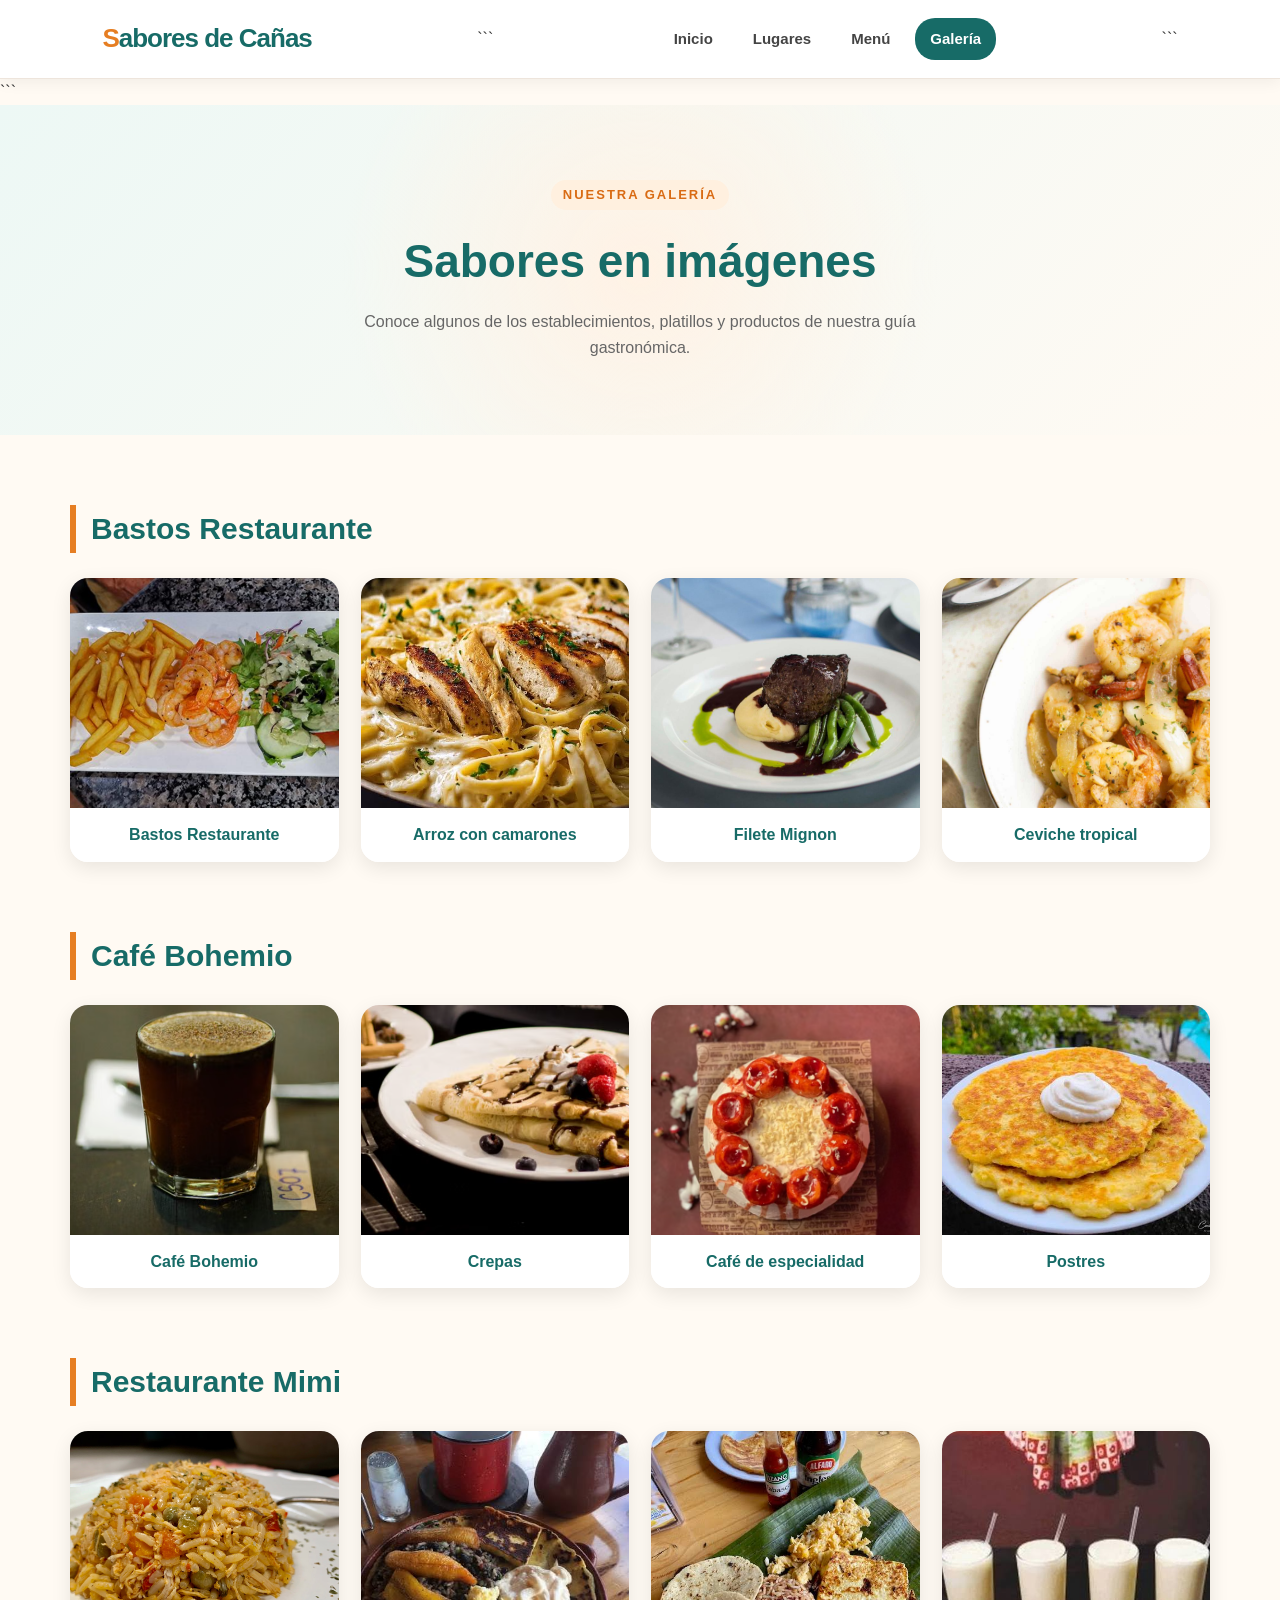
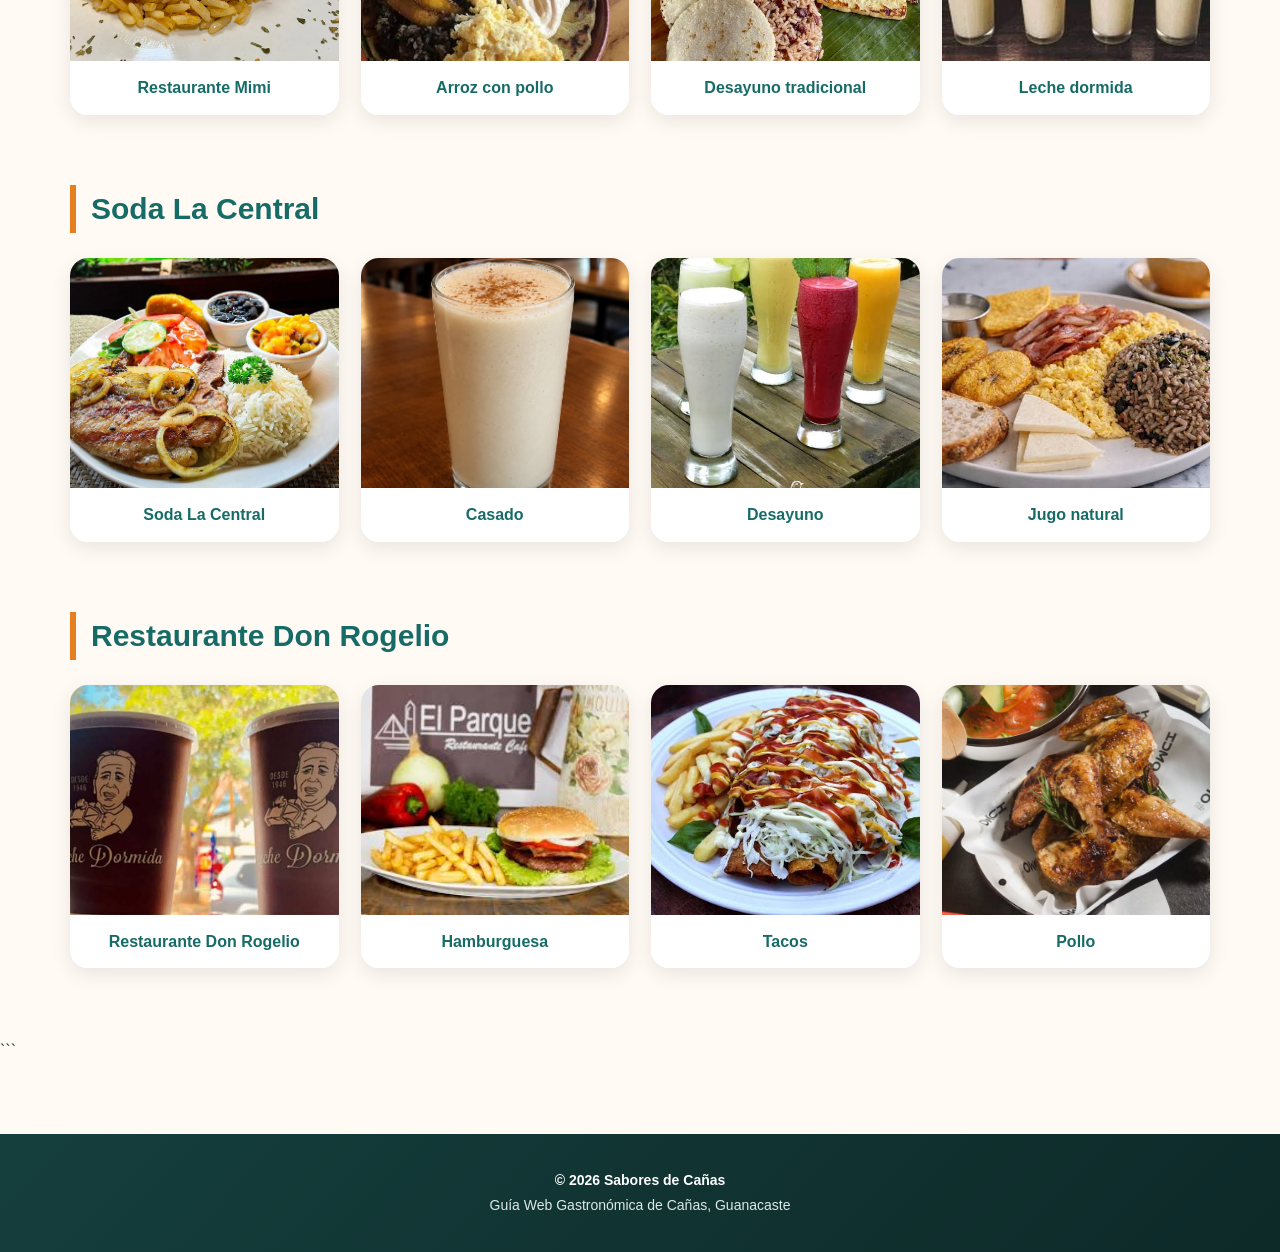
==== galeria.html @ e1394576 "Add files via upload" ====
<!DOCTYPE html> 

<html lang="es"> 

<head> 
    <meta charset="UTF-8"> 
    <meta name="viewport" content="width=device-width, initial-scale=1.0"> 
    <title>Galería | Sabores de Cañas</title> 
    <link rel="stylesheet" href="estilos.css"> 
</head> 

<body> 

<header> 
    <div class="logo"> 
        <h2>Sabores de Cañas</h2> 
    </div> 

```
<nav> 
    <a href="index.html">Inicio</a> 
    <a href="lugares.html">Lugares</a> 
    <a href="menu.html">Menú</a> 
    <a href="galeria.html" class="activo">Galería</a> 
</nav> 
```

</header> 

<main> 

```
<section class="encabezado-pagina"> 
    <p class="subtitulo">Nuestra galería</p> 
    <h1>Sabores en imágenes</h1> 
    <p> 
        Conoce algunos de los establecimientos, platillos 
        y productos de nuestra guía gastronómica. 
    </p> 
</section> 


<!-- BASTOS --> 
<section class="seccion-galeria"> 

    <h2>Bastos Restaurante</h2> 

    <div class="galeria"> 

        <figure> 
            <img src="arroz con camarones.png" 
                 alt="Bastos Restaurante"> 
            <figcaption>Bastos Restaurante</figcaption> 
        </figure> 

        <figure> 
            <img src="fettuccine con pollo.jpg" 
                 alt="Arroz con camarones"> 
            <figcaption>Arroz con camarones</figcaption> 
        </figure> 

        <figure> 
            <img src="filete mignon.png" 
                 alt="Filete Mignon"> 
            <figcaption>Filete Mignon</figcaption> 
        </figure> 

        <figure> 
            <img src="camarones al ajillo.jpg" 
                 alt="Ceviche tropical"> 
            <figcaption>Ceviche tropical</figcaption> 
        </figure> 

    </div> 
</section> 


<!-- CAFÉ BOHEMIO --> 
<section class="seccion-galeria"> 

    <h2>Café Bohemio</h2> 

    <div class="galeria"> 

        <figure> 
            <img src="cafe de especialidad.png" 
                 alt="Café Bohemio"> 
            <figcaption>Café Bohemio</figcaption> 
        </figure> 

        <figure> 
            <img src="crepas.png" 
                 alt="Crepas"> 
            <figcaption>Crepas</figcaption> 
        </figure> 

        <figure> 
            <img src="postres.png" 
                 alt="Café de especialidad"> 
            <figcaption>Café de especialidad</figcaption> 
        </figure> 

        <figure> 
            <img src="chorreadas.jpg" 
                 alt="Postres"> 
            <figcaption>Postres</figcaption> 
        </figure> 

    </div> 
</section> 


<!-- MIMI --> 
<section class="seccion-galeria"> 

    <h2>Restaurante Mimi</h2> 

    <div class="galeria"> 

        <figure> 
            <img src="arroz con pollo.jpg" 
                 alt="Restaurante Mimi"> 
            <figcaption>Restaurante Mimi</figcaption> 
        </figure> 

        <figure> 
            <img src="desayuno tradicional.jpg" 
                 alt="Arroz con pollo"> 
            <figcaption>Arroz con pollo</figcaption> 
        </figure> 

        <figure> 
            <img src="comida costarricense.jpg" 
                 alt="Desayuno tradicional"> 
            <figcaption>Desayuno tradicional</figcaption> 
        </figure> 

        <figure> 
            <img src="Restaurante Mimi - leche dormida.jpg" 
                 alt="Leche dormida"> 
            <figcaption>Leche dormida</figcaption> 
        </figure> 

    </div> 
</section> 


<!-- SODA LA CENTRAL --> 
<section class="seccion-galeria"> 

    <h2>Soda La Central</h2> 

    <div class="galeria"> 

        <figure> 
            <img src="casado.jpg" 
                 alt="Soda La Central"> 
            <figcaption>Soda La Central</figcaption> 
        </figure> 

        <figure> 
            <img src="leche dormida.png" 
                 alt="Casado"> 
            <figcaption>Casado</figcaption> 
        </figure> 

        <figure> 
            <img src="jugos naturales.jpg" 
                 alt="Desayuno"> 
            <figcaption>Desayuno</figcaption> 
        </figure> 

        <figure> 
            <img src="desayunos.jpg" 
                 alt="Jugo natural"> 
            <figcaption>Jugo natural</figcaption> 
        </figure> 

    </div> 
</section> 


<!-- DON ROGELIO --> 
<section class="seccion-galeria"> 

    <h2>Restaurante Don Rogelio</h2> 

    <div class="galeria"> 

        <figure> 
            <img src="Restaurante Don Rogelio - leche dormida.jpg" 
                 alt="Restaurante Don Rogelio"> 
            <figcaption>Restaurante Don Rogelio</figcaption> 
        </figure> 

        <figure> 
            <img src="hamburguesa.jpg" 
                 alt="Hamburguesa"> 
            <figcaption>Hamburguesa</figcaption> 
        </figure> 

        <figure> 
            <img src="tacos.jpg" 
                 alt="Tacos"> 
            <figcaption>Tacos</figcaption> 
        </figure> 

        <figure> 
            <img src="pollo asado.avif" 
                 alt="Pollo"> 
            <figcaption>Pollo</figcaption> 
        </figure> 

    </div> 
</section> 
```

</main> 

<footer> 
    <p>© 2026 Sabores de Cañas</p> 
    <p>Guía Web Gastronómica de Cañas, Guanacaste</p> 
</footer> 

</body> 
</html>
---- estilos.css ----
/* =========================================
   SABORES DE CAÑAS - ESTILOS GENERALES
========================================= */

* {
    margin: 0;
    padding: 0;
    box-sizing: border-box;
}

html {
    scroll-behavior: smooth;
}

body {
    font-family: Arial, Helvetica, sans-serif;
    background-color: #fffaf3;
    color: #333333;
    line-height: 1.6;
}

img {
    max-width: 100%;
    display: block;
}

a {
    text-decoration: none;
}


/* =========================================
   ENCABEZADO Y NAVEGACIÓN
========================================= */

header {
    background-color: rgba(255, 255, 255, 0.97);
    display: flex;
    justify-content: space-between;
    align-items: center;
    padding: 18px 8%;
    border-bottom: 1px solid #eee5dc;
    box-shadow: 0 3px 15px rgba(0, 0, 0, 0.06);

    position: sticky;
    top: 0;
    z-index: 1000;
}

.logo h2 {
    color: #176b67;
    font-size: 26px;
    letter-spacing: -1px;
}

.logo h2::first-letter {
    color: #e67e22;
}

nav {
    display: flex;
    gap: 10px;
}

nav a {
    color: #444444;
    font-weight: bold;
    font-size: 15px;
    padding: 9px 15px;
    border-radius: 20px;
    transition: 0.3s;
}

nav a:hover {
    color: #e67e22;
    background-color: #fff2e5;
}

nav a.activo {
    background-color: #176b67;
    color: white;
}


/* =========================================
   PÁGINA DE INICIO
========================================= */

.inicio {
    min-height: 560px;
    padding: 75px 8%;

    display: flex;
    justify-content: space-between;
    align-items: center;
    gap: 65px;

    background:
        radial-gradient(circle at 15% 20%, #fff0df 0, transparent 30%),
        linear-gradient(135deg, #edf8f5, #fffaf3);
}

.inicio-texto {
    width: 50%;
}

.subtitulo {
    display: inline-block;
    color: #d96b14;
    background-color: #fff0df;
    padding: 5px 12px;
    border-radius: 20px;

    font-size: 13px;
    font-weight: bold;
    text-transform: uppercase;
    letter-spacing: 2px;

    margin-bottom: 15px;
}

.inicio h1 {
    color: #155e5a;
    font-size: 52px;
    line-height: 1.08;
    margin-bottom: 22px;
}

.inicio-texto > p:not(.subtitulo) {
    color: #5d5d5d;
    font-size: 18px;
    margin-bottom: 30px;
    max-width: 550px;
}


/* =========================================
   BOTONES
========================================= */

.boton {
    display: inline-block;

    background: linear-gradient(135deg, #ed8b32, #d96b14);
    color: white;

    padding: 13px 27px;
    border-radius: 25px;

    font-weight: bold;
    font-size: 14px;

    border: none;
    cursor: pointer;

    box-shadow: 0 5px 15px rgba(217, 107, 20, 0.25);

    transition: 0.3s;
}

.boton:hover {
    transform: translateY(-3px);
    box-shadow: 0 8px 20px rgba(217, 107, 20, 0.35);
}


/* =========================================
   IMAGEN PRINCIPAL
========================================= */

.inicio-imagen {
    width: 50%;
    position: relative;
}

.inicio-imagen::before {
    content: "";
    position: absolute;

    width: 90%;
    height: 90%;

    background-color: #e67e22;
    border-radius: 25px;

    top: 25px;
    left: 25px;

    z-index: 0;
}

.inicio-imagen img {
    position: relative;
    z-index: 1;

    width: 100%;
    height: 380px;

    object-fit: cover;
    border-radius: 25px;

    box-shadow: 0 15px 35px rgba(0, 0, 0, 0.16);

    transition: 0.4s;
}

.inicio-imagen img:hover {
    transform: translateY(-5px);
}


/* =========================================
   TÍTULOS DE SECCIONES
========================================= */

.titulo-seccion {
    text-align: center;
    margin-bottom: 45px;
}

.titulo-seccion p {
    color: #d96b14;
    font-weight: bold;
    text-transform: uppercase;
    letter-spacing: 1px;
    font-size: 13px;
}

.titulo-seccion h2 {
    color: #176b67;
    font-size: 36px;
    margin-top: 5px;
}


/* =========================================
   LUGARES DESTACADOS DEL INICIO
========================================= */

.destacados {
    padding: 80px 8%;
    background-color: #ffffff;
}

.contenedor-tarjetas {
    display: grid;
    grid-template-columns: repeat(5, 1fr);
    gap: 22px;
}

.tarjeta {
    background-color: #ffffff;

    border-radius: 18px;
    overflow: hidden;

    border: 1px solid #f0e8df;

    box-shadow: 0 5px 18px rgba(0, 0, 0, 0.07);

    transition: 0.35s;
}

.tarjeta:hover {
    transform: translateY(-9px);
    box-shadow: 0 15px 30px rgba(0, 0, 0, 0.14);
}

.tarjeta img {
    width: 100%;
    height: 190px;
    object-fit: cover;

    transition: 0.4s;
}

.tarjeta:hover img {
    transform: scale(1.05);
}

.tarjeta-info {
    padding: 20px;
}

.tarjeta-info h3 {
    color: #176b67;
    margin-bottom: 5px;
    font-size: 19px;
}

.tarjeta-info p {
    color: #888888;
    margin-bottom: 15px;
    font-size: 14px;
}

.tarjeta-info a {
    color: #e67e22;
    font-weight: bold;
    font-size: 14px;
}

.tarjeta-info a:hover {
    color: #176b67;
}


/* =========================================
   CONTACTO DEL INICIO
========================================= */

.contacto-inicio {
    margin: 60px 8%;
    padding: 45px 50px;

    background:
        linear-gradient(135deg, #176b67, #104d4a);

    color: white;

    border-radius: 22px;

    display: flex;
    justify-content: space-between;
    align-items: center;

    box-shadow: 0 12px 30px rgba(23, 107, 103, 0.22);
}

.contacto-inicio h2 {
    font-size: 32px;
}

.contacto-inicio p {
    color: #d5ecea;
}


/* =========================================
   ENCABEZADOS DE LAS OTRAS PÁGINAS
========================================= */

.encabezado-pagina {
    text-align: center;
    padding: 75px 20px;

    background:
        radial-gradient(circle at center, #fff2e5, transparent 45%),
        linear-gradient(135deg, #edf8f5, #fffaf3);
}

.encabezado-pagina h1 {
    color: #176b67;
    font-size: 46px;
    margin-bottom: 10px;
}

.encabezado-pagina > p:last-child {
    color: #666666;
    max-width: 600px;
    margin: 0 auto;
}


/* =========================================
   PÁGINA DE LUGARES
========================================= */

.lugar {
    max-width: 1100px;
    margin: 55px auto;
    padding: 25px;

    display: flex;
    align-items: center;
    gap: 45px;

    background-color: #ffffff;

    border-radius: 22px;

    border: 1px solid #f1e9df;

    box-shadow: 0 8px 25px rgba(0, 0, 0, 0.08);

    transition: 0.35s;
}

.lugar:hover {
    transform: translateY(-5px);
    box-shadow: 0 15px 35px rgba(0, 0, 0, 0.13);
}

.lugar:nth-child(even) {
    background-color: #f4fbf9;
}

.lugar-imagen {
    width: 42%;
    overflow: hidden;
    border-radius: 18px;
}

.lugar-imagen img {
    width: 100%;
    height: 310px;
    object-fit: cover;

    border-radius: 18px;

    transition: 0.4s;
}

.lugar:hover .lugar-imagen img {
    transform: scale(1.04);
}

.lugar-info {
    width: 58%;
}

.tipo-lugar {
    display: inline-block;

    color: #d96b14;
    background-color: #fff0df;

    padding: 4px 11px;
    border-radius: 20px;

    font-weight: bold;
    text-transform: uppercase;
    font-size: 12px;

    margin-bottom: 8px;
}

.lugar-info h2 {
    color: #176b67;
    font-size: 31px;
    margin-bottom: 15px;
}

.lugar-info p {
    margin-bottom: 9px;
    color: #555555;
}

.lugar-info strong {
    color: #333333;
}

.lugar-info .boton {
    margin-top: 17px;
}


/* =========================================
   PÁGINA DE MENÚ
========================================= */

.menu-restaurante {
    max-width: 1200px;
    margin: 70px auto;
    padding: 0 30px;

    scroll-margin-top: 110px;
}

.titulo-menu {
    margin-bottom: 28px;

    border-left: 6px solid #e67e22;

    padding: 8px 0 8px 17px;
}

.titulo-menu p {
    color: #d96b14;
    font-weight: bold;
    text-transform: uppercase;
    letter-spacing: 1px;
    font-size: 13px;
}

.titulo-menu h2 {
    color: #176b67;
    font-size: 32px;
}

.productos {
    display: grid;
    grid-template-columns: repeat(3, 1fr);
    gap: 25px;
}

.producto {
    background-color: #ffffff;

    border: 1px solid #f0e8df;

    border-radius: 18px;
    overflow: hidden;

    box-shadow: 0 5px 18px rgba(0, 0, 0, 0.07);

    transition: 0.35s;
}

.producto:hover {
    transform: translateY(-7px);

    box-shadow: 0 14px 30px rgba(0, 0, 0, 0.13);
}

.producto img {
    width: 100%;
    height: 220px;
    object-fit: cover;

    transition: 0.4s;
}

.producto:hover img {
    transform: scale(1.05);
}

.producto-info {
    padding: 20px;
}

.producto-info h3 {
    color: #176b67;
    font-size: 19px;
    margin-bottom: 8px;
}

.precio {
    display: inline-block;

    color: #ffffff;
    background-color: #e67e22;

    padding: 5px 12px;
    border-radius: 20px;

    font-size: 16px;
    font-weight: bold;
}

.precio-no {
    display: inline-block;

    color: #777777;
    background-color: #f5f5f5;

    padding: 5px 11px;
    border-radius: 20px;

    font-size: 13px;
}


/* =========================================
   GALERÍA
========================================= */

.seccion-galeria {
    max-width: 1200px;
    margin: 70px auto;
    padding: 0 30px;
}

.seccion-galeria h2 {
    color: #176b67;
    font-size: 30px;

    margin-bottom: 25px;

    padding-left: 15px;

    border-left: 6px solid #e67e22;
}

.galeria {
    display: grid;
    grid-template-columns: repeat(4, 1fr);
    gap: 22px;
}

.galeria figure {
    position: relative;

    background-color: white;

    border-radius: 18px;
    overflow: hidden;

    box-shadow: 0 6px 20px rgba(0, 0, 0, 0.09);

    transition: 0.35s;
}

.galeria figure:hover {
    transform: translateY(-7px);

    box-shadow: 0 14px 30px rgba(0, 0, 0, 0.15);
}

.galeria img {
    width: 100%;
    height: 230px;

    object-fit: cover;

    transition: 0.4s;
}

.galeria figure:hover img {
    transform: scale(1.07);
}

.galeria figcaption {
    padding: 14px;

    text-align: center;

    color: #176b67;
    background-color: white;

    font-weight: bold;
}


/* =========================================
   CONTACTO
========================================= */

.contacto-contenedor {
    max-width: 1100px;
    margin: 70px auto;
    padding: 0 30px;

    display: grid;
    grid-template-columns: 1fr 1fr;
    gap: 50px;
}

.datos-contacto h2,
.caja-formulario h2 {
    color: #176b67;
    font-size: 30px;
    margin-bottom: 22px;
}

.contacto-lugar {
    background-color: #ffffff;

    padding: 20px;

    margin-bottom: 16px;

    border-radius: 15px;

    border-left: 5px solid #e67e22;

    box-shadow: 0 5px 15px rgba(0, 0, 0, 0.07);

    transition: 0.3s;
}

.contacto-lugar:hover {
    transform: translateX(5px);
    box-shadow: 0 8px 20px rgba(0, 0, 0, 0.11);
}

.contacto-lugar h3 {
    color: #176b67;
    margin-bottom: 6px;
}

.contacto-lugar p {
    color: #555555;
    margin-top: 4px;
}


/* FORMULARIO */

.caja-formulario {
    background:
        linear-gradient(145deg, #ffffff, #f7fbfa);

    padding: 35px;

    border-radius: 22px;

    border: 1px solid #e9efed;

    box-shadow: 0 10px 30px rgba(0, 0, 0, 0.09);
}

.caja-formulario > p {
    color: #666666;
    margin-bottom: 25px;
}

.campo {
    margin-bottom: 20px;
}

.campo label {
    display: block;

    color: #176b67;

    font-weight: bold;

    margin-bottom: 7px;
}

.campo input,
.campo textarea {
    width: 100%;

    padding: 13px 15px;

    background-color: #fffdf9;

    border: 1px solid #ddd4cb;
    border-radius: 10px;

    font-family: Arial, Helvetica, sans-serif;
    font-size: 15px;

    transition: 0.3s;
}

.campo input:focus,
.campo textarea:focus {
    outline: none;

    border-color: #e67e22;

    box-shadow: 0 0 0 3px rgba(230, 126, 34, 0.12);

    background-color: white;
}

.campo textarea {
    resize: vertical;
}

.caja-formulario button {
    border: none;
    cursor: pointer;
}


/* =========================================
   FOOTER
========================================= */

footer {
    margin-top: 70px;

    background:
        linear-gradient(135deg, #153f3d, #0d2928);

    color: #dce9e8;

    text-align: center;

    padding: 35px 20px;

    font-size: 14px;
}

footer p:first-child {
    color: white;
    font-weight: bold;
    margin-bottom: 3px;
}


/* =========================================
   TABLET
========================================= */

@media (max-width: 1000px) {

    .contenedor-tarjetas {
        grid-template-columns: repeat(2, 1fr);
    }

    .inicio h1 {
        font-size: 42px;
    }

    .productos {
        grid-template-columns: repeat(2, 1fr);
    }

    .galeria {
        grid-template-columns: repeat(2, 1fr);
    }
}


/* =========================================
   CELULAR
========================================= */

@media (max-width: 700px) {

    header {
        flex-direction: column;
        gap: 15px;
        padding: 15px 5%;
    }

    nav {
        gap: 5px;
        flex-wrap: wrap;
        justify-content: center;
    }

    nav a {
        padding: 7px 10px;
        font-size: 13px;
    }


    /* INICIO */

    .inicio {
        flex-direction: column;
        padding: 50px 6%;
        gap: 40px;
    }

    .inicio-texto,
    .inicio-imagen {
        width: 100%;
    }

    .inicio h1 {
        font-size: 38px;
    }

    .inicio-imagen img {
        height: 290px;
    }

    .inicio-imagen::before {
        top: 15px;
        left: 15px;
    }


    /* TARJETAS */

    .contenedor-tarjetas {
        grid-template-columns: 1fr;
    }


    /* CONTACTO DEL INICIO */

    .contacto-inicio {
        flex-direction: column;

        text-align: center;

        gap: 22px;

        padding: 35px 22px;

        margin: 40px 6%;
    }


    /* ENCABEZADOS */

    .encabezado-pagina {
        padding: 55px 20px;
    }

    .encabezado-pagina h1 {
        font-size: 36px;
    }


    /* LUGARES */

    .lugar {
        margin: 35px 20px;

        flex-direction: column;
        align-items: stretch;

        gap: 25px;
    }

    .lugar-imagen,
    .lugar-info {
        width: 100%;
    }

    .lugar-imagen img {
        height: 250px;
    }

    .lugar-info h2 {
        font-size: 27px;
    }


    /* MENÚ */

    .menu-restaurante {
        margin: 45px auto;
        padding: 0 20px;
    }

    .productos {
        grid-template-columns: 1fr;
    }

    .producto img {
        height: 240px;
    }


    /* GALERÍA */

    .seccion-galeria {
        padding: 0 20px;
        margin: 45px auto;
    }

    .galeria {
        grid-template-columns: 1fr;
    }

    .galeria img {
        height: 260px;
    }


    /* CONTACTO */

    .contacto-contenedor {
        grid-template-columns: 1fr;

        padding: 0 20px;

        margin: 45px auto;
    }

    .caja-formulario {
        padding: 25px;
    }
}
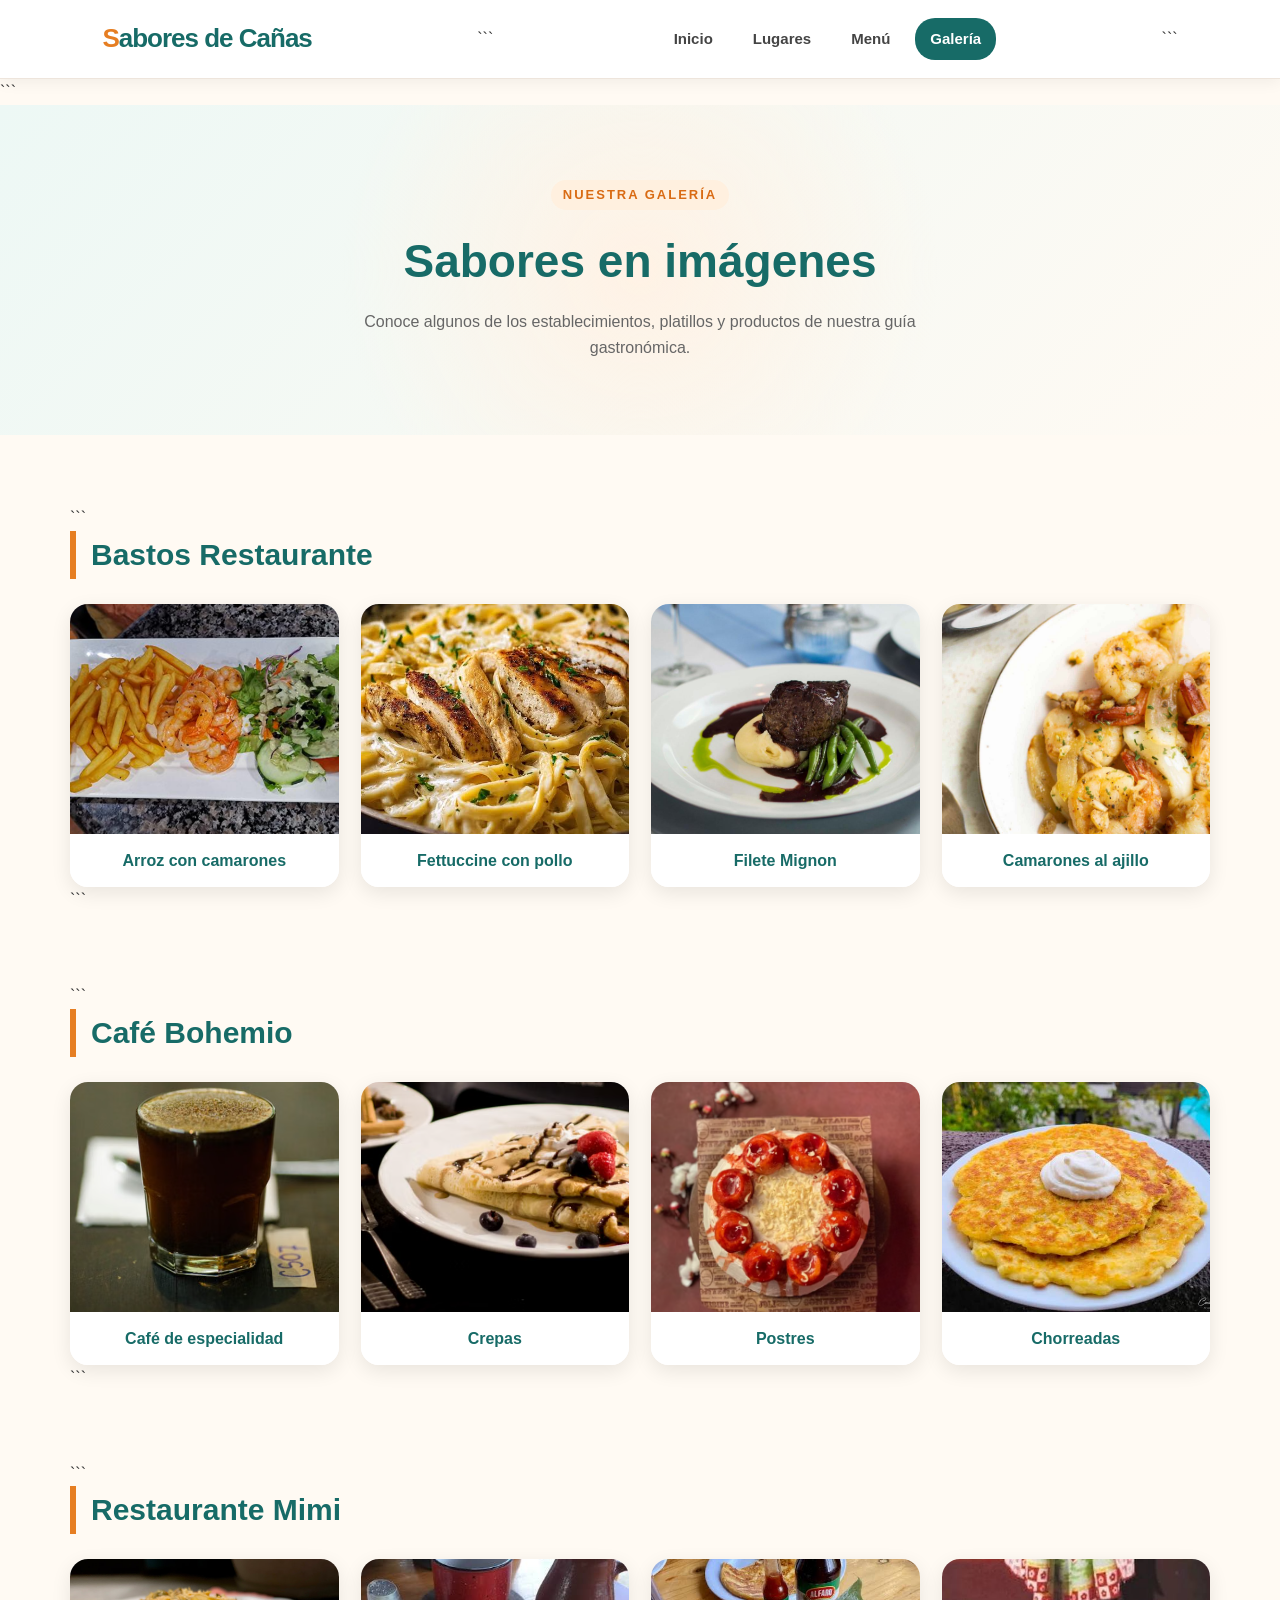
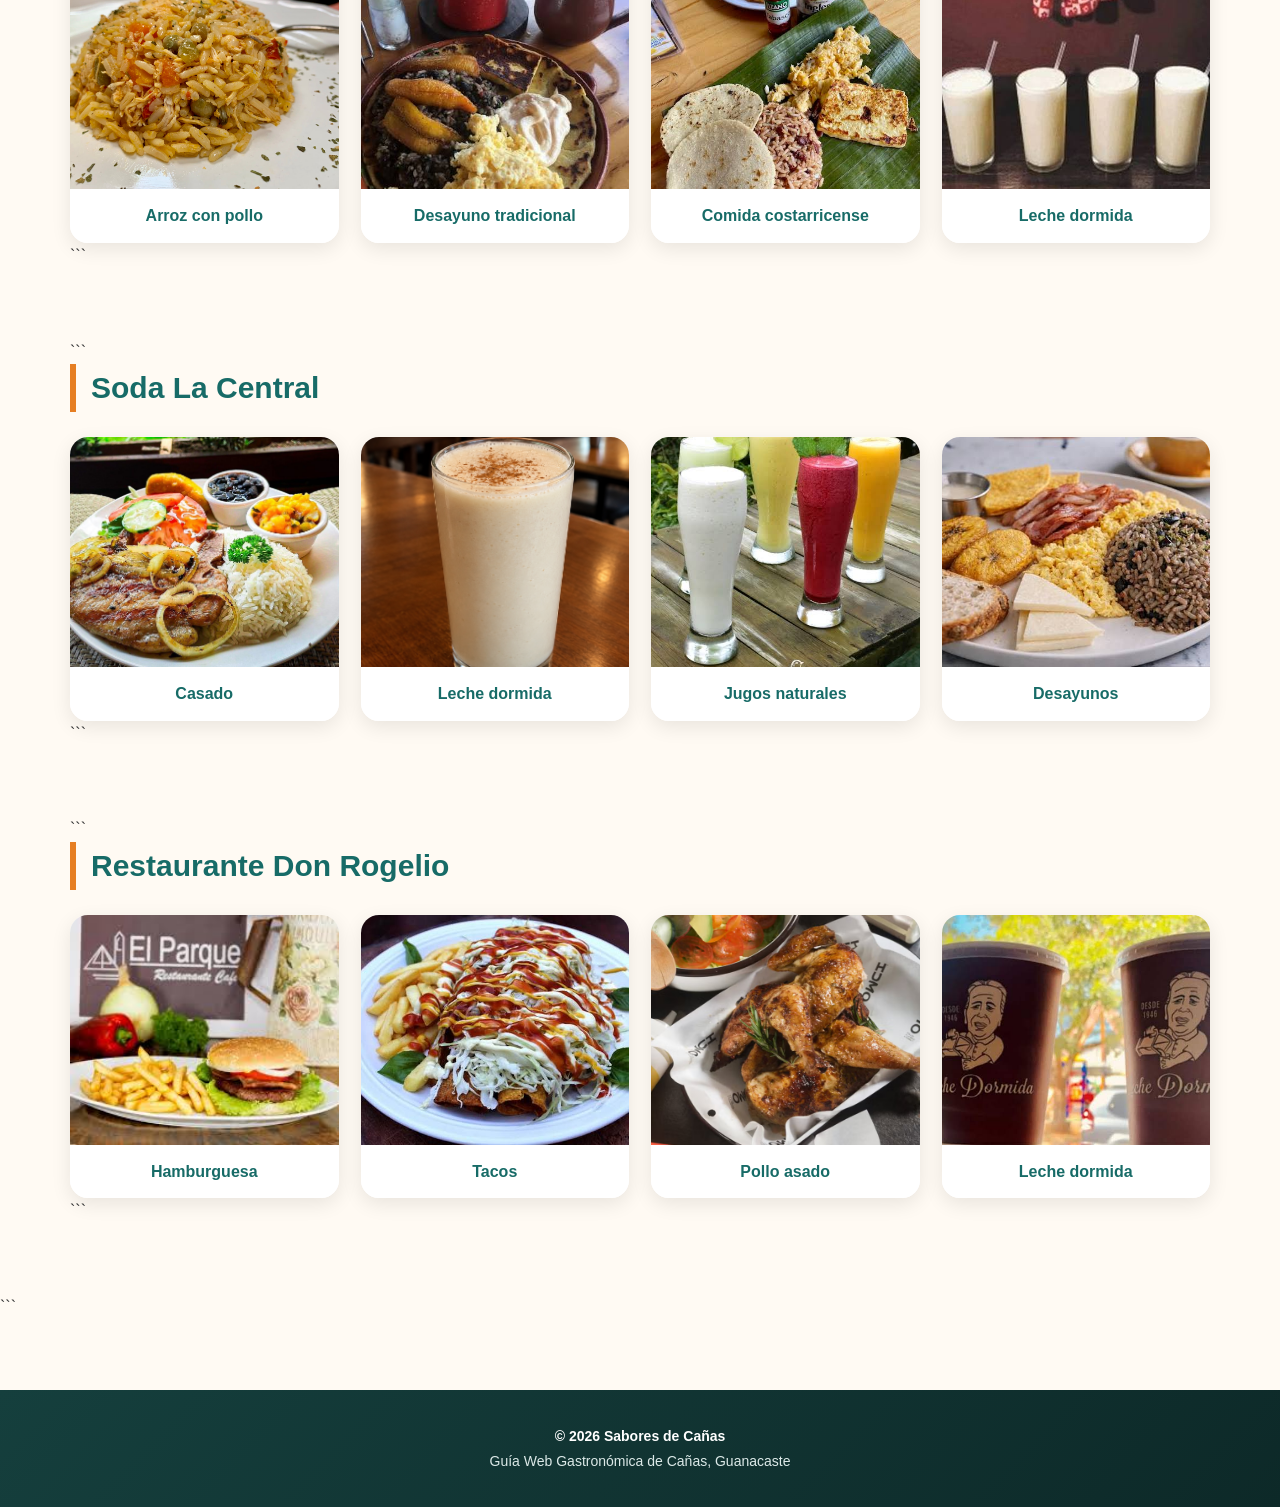
==== commit 5e7a8248: "Refactor HTML structure for galeria.html" ====
--- a/galeria.html
+++ b/galeria.html
@@ -41,179 +41,196 @@
 </section> 
 
 
-<!-- BASTOS --> 
-<section class="seccion-galeria"> 
-
-    <h2>Bastos Restaurante</h2> 
-
-    <div class="galeria"> 
-
-        <figure> 
-            <img src="arroz con camarones.png" 
-                 alt="Bastos Restaurante"> 
-            <figcaption>Bastos Restaurante</figcaption> 
-        </figure> 
-
-        <figure> 
-            <img src="fettuccine con pollo.jpg" 
-                 alt="Arroz con camarones"> 
-            <figcaption>Arroz con camarones</figcaption> 
-        </figure> 
-
-        <figure> 
-            <img src="filete mignon.png" 
-                 alt="Filete Mignon"> 
-            <figcaption>Filete Mignon</figcaption> 
-        </figure> 
-
-        <figure> 
-            <img src="camarones al ajillo.jpg" 
-                 alt="Ceviche tropical"> 
-            <figcaption>Ceviche tropical</figcaption> 
-        </figure> 
-
-    </div> 
-</section> 
-
-
-<!-- CAFÉ BOHEMIO --> 
-<section class="seccion-galeria"> 
-
-    <h2>Café Bohemio</h2> 
-
-    <div class="galeria"> 
-
-        <figure> 
-            <img src="cafe de especialidad.png" 
-                 alt="Café Bohemio"> 
-            <figcaption>Café Bohemio</figcaption> 
-        </figure> 
-
-        <figure> 
-            <img src="crepas.png" 
-                 alt="Crepas"> 
-            <figcaption>Crepas</figcaption> 
-        </figure> 
-
-        <figure> 
-            <img src="postres.png" 
-                 alt="Café de especialidad"> 
-            <figcaption>Café de especialidad</figcaption> 
-        </figure> 
-
-        <figure> 
-            <img src="chorreadas.jpg" 
-                 alt="Postres"> 
-            <figcaption>Postres</figcaption> 
-        </figure> 
-
-    </div> 
-</section> 
-
-
-<!-- MIMI --> 
-<section class="seccion-galeria"> 
-
-    <h2>Restaurante Mimi</h2> 
-
-    <div class="galeria"> 
-
-        <figure> 
-            <img src="arroz con pollo.jpg" 
-                 alt="Restaurante Mimi"> 
-            <figcaption>Restaurante Mimi</figcaption> 
-        </figure> 
-
-        <figure> 
-            <img src="desayuno tradicional.jpg" 
-                 alt="Arroz con pollo"> 
-            <figcaption>Arroz con pollo</figcaption> 
-        </figure> 
-
-        <figure> 
-            <img src="comida costarricense.jpg" 
-                 alt="Desayuno tradicional"> 
-            <figcaption>Desayuno tradicional</figcaption> 
-        </figure> 
-
-        <figure> 
-            <img src="Restaurante Mimi - leche dormida.jpg" 
-                 alt="Leche dormida"> 
-            <figcaption>Leche dormida</figcaption> 
-        </figure> 
-
-    </div> 
-</section> 
-
-
-<!-- SODA LA CENTRAL --> 
-<section class="seccion-galeria"> 
-
-    <h2>Soda La Central</h2> 
-
-    <div class="galeria"> 
-
-        <figure> 
-            <img src="casado.jpg" 
-                 alt="Soda La Central"> 
-            <figcaption>Soda La Central</figcaption> 
-        </figure> 
-
-        <figure> 
-            <img src="leche dormida.png" 
-                 alt="Casado"> 
-            <figcaption>Casado</figcaption> 
-        </figure> 
-
-        <figure> 
-            <img src="jugos naturales.jpg" 
-                 alt="Desayuno"> 
-            <figcaption>Desayuno</figcaption> 
-        </figure> 
-
-        <figure> 
-            <img src="desayunos.jpg" 
-                 alt="Jugo natural"> 
-            <figcaption>Jugo natural</figcaption> 
-        </figure> 
-
-    </div> 
-</section> 
-
-
-<!-- DON ROGELIO --> 
-<section class="seccion-galeria"> 
-
-    <h2>Restaurante Don Rogelio</h2> 
-
-    <div class="galeria"> 
-
-        <figure> 
-            <img src="Restaurante Don Rogelio - leche dormida.jpg" 
-                 alt="Restaurante Don Rogelio"> 
-            <figcaption>Restaurante Don Rogelio</figcaption> 
-        </figure> 
-
-        <figure> 
-            <img src="hamburguesa.jpg" 
-                 alt="Hamburguesa"> 
-            <figcaption>Hamburguesa</figcaption> 
-        </figure> 
-
-        <figure> 
-            <img src="tacos.jpg" 
-                 alt="Tacos"> 
-            <figcaption>Tacos</figcaption> 
-        </figure> 
-
-        <figure> 
-            <img src="pollo asado.avif" 
-                 alt="Pollo"> 
-            <figcaption>Pollo</figcaption> 
-        </figure> 
-
-    </div> 
-</section> 
+<!-- BASTOS -->
+
+<section class="seccion-galeria">
+
+```
+<h2>Bastos Restaurante</h2>
+
+<div class="galeria">
+
+    <figure>
+        <img src="arroz con camarones.png"
+             alt="Arroz con camarones">
+        <figcaption>Arroz con camarones</figcaption>
+    </figure>
+
+    <figure>
+        <img src="fettuccine con pollo.jpg"
+             alt="Fettuccine con pollo">
+        <figcaption>Fettuccine con pollo</figcaption>
+    </figure>
+
+    <figure>
+        <img src="filete mignon.png"
+             alt="Filete Mignon">
+        <figcaption>Filete Mignon</figcaption>
+    </figure>
+
+    <figure>
+        <img src="camarones al ajillo.jpg"
+             alt="Camarones al ajillo">
+        <figcaption>Camarones al ajillo</figcaption>
+    </figure>
+
+</div>
+```
+
+</section>
+
+<!-- CAFÉ BOHEMIO -->
+
+<section class="seccion-galeria">
+
+```
+<h2>Café Bohemio</h2>
+
+<div class="galeria">
+
+    <figure>
+        <img src="cafe de especialidad.png"
+             alt="Café de especialidad">
+        <figcaption>Café de especialidad</figcaption>
+    </figure>
+
+    <figure>
+        <img src="crepas.png"
+             alt="Crepas">
+        <figcaption>Crepas</figcaption>
+    </figure>
+
+    <figure>
+        <img src="postres.png"
+             alt="Postres">
+        <figcaption>Postres</figcaption>
+    </figure>
+
+    <figure>
+        <img src="chorreadas.jpg"
+             alt="Chorreadas">
+        <figcaption>Chorreadas</figcaption>
+    </figure>
+
+</div>
+```
+
+</section>
+
+<!-- MIMI -->
+
+<section class="seccion-galeria">
+
+```
+<h2>Restaurante Mimi</h2>
+
+<div class="galeria">
+
+    <figure>
+        <img src="arroz con pollo.jpg"
+             alt="Arroz con pollo">
+        <figcaption>Arroz con pollo</figcaption>
+    </figure>
+
+    <figure>
+        <img src="desayuno tradicional.jpg"
+             alt="Desayuno tradicional">
+        <figcaption>Desayuno tradicional</figcaption>
+    </figure>
+
+    <figure>
+        <img src="comida costarricense.jpg"
+             alt="Comida costarricense">
+        <figcaption>Comida costarricense</figcaption>
+    </figure>
+
+    <figure>
+        <img src="Restaurante Mimi - leche dormida.jpg"
+             alt="Leche dormida">
+        <figcaption>Leche dormida</figcaption>
+    </figure>
+
+</div>
+```
+
+</section>
+
+<!-- SODA LA CENTRAL -->
+
+<section class="seccion-galeria">
+
+```
+<h2>Soda La Central</h2>
+
+<div class="galeria">
+
+    <figure>
+        <img src="casado.jpg"
+             alt="Casado">
+        <figcaption>Casado</figcaption>
+    </figure>
+
+    <figure>
+        <img src="leche dormida.png"
+             alt="Leche dormida">
+        <figcaption>Leche dormida</figcaption>
+    </figure>
+
+    <figure>
+        <img src="jugos naturales.jpg"
+             alt="Jugos naturales">
+        <figcaption>Jugos naturales</figcaption>
+    </figure>
+
+    <figure>
+        <img src="desayunos.jpg"
+             alt="Desayunos">
+        <figcaption>Desayunos</figcaption>
+    </figure>
+
+</div>
+```
+
+</section>
+
+<!-- DON ROGELIO -->
+
+<section class="seccion-galeria">
+
+```
+<h2>Restaurante Don Rogelio</h2>
+
+<div class="galeria">
+
+    <figure>
+        <img src="hamburguesa.jpg"
+             alt="Hamburguesa">
+        <figcaption>Hamburguesa</figcaption>
+    </figure>
+
+    <figure>
+        <img src="tacos.jpg"
+             alt="Tacos">
+        <figcaption>Tacos</figcaption>
+    </figure>
+
+    <figure>
+        <img src="pollo asado.avif"
+             alt="Pollo asado">
+        <figcaption>Pollo asado</figcaption>
+    </figure>
+
+    <figure>
+        <img src="Restaurante Don Rogelio - leche dormida.jpg"
+             alt="Leche dormida">
+        <figcaption>Leche dormida</figcaption>
+    </figure>
+
+</div>
+```
+
+</section>
+
 ```
 
 </main> 
@@ -224,4 +241,4 @@
 </footer> 
 
 </body> 
-</html>+</html>
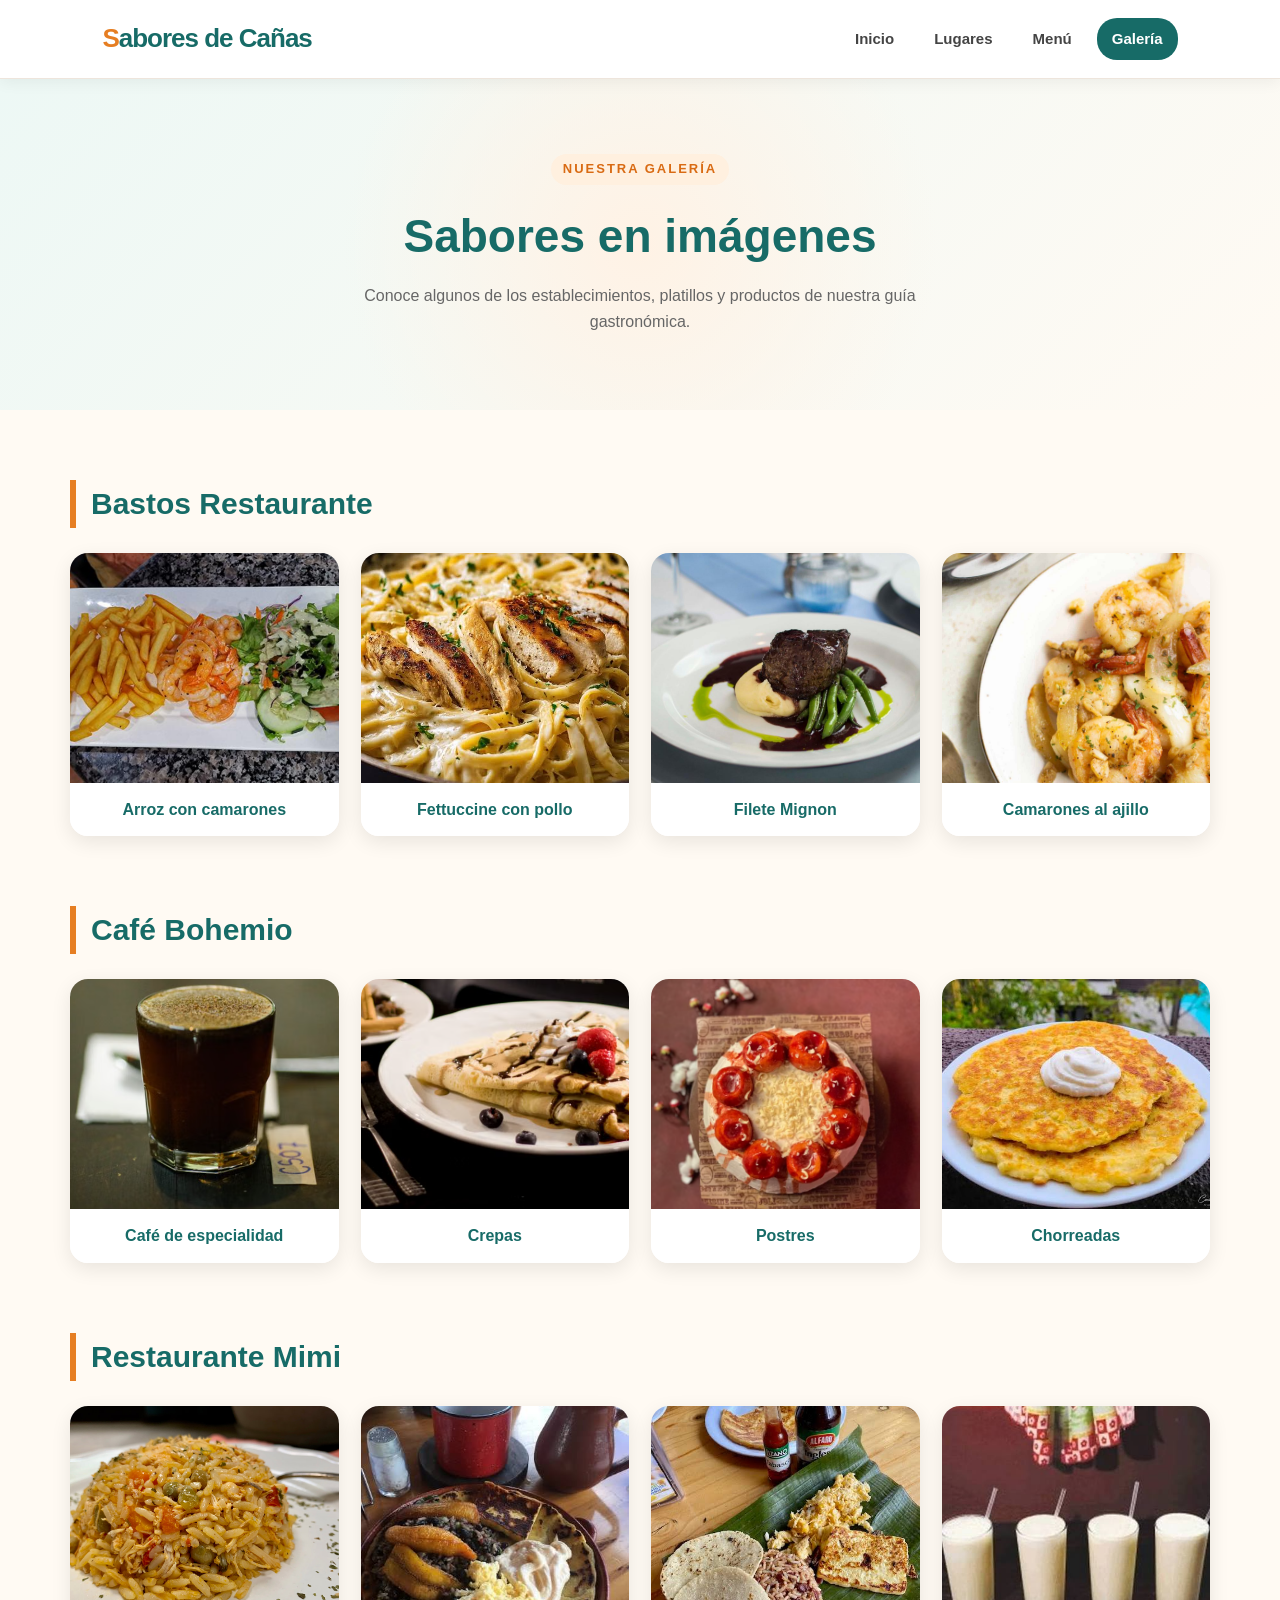
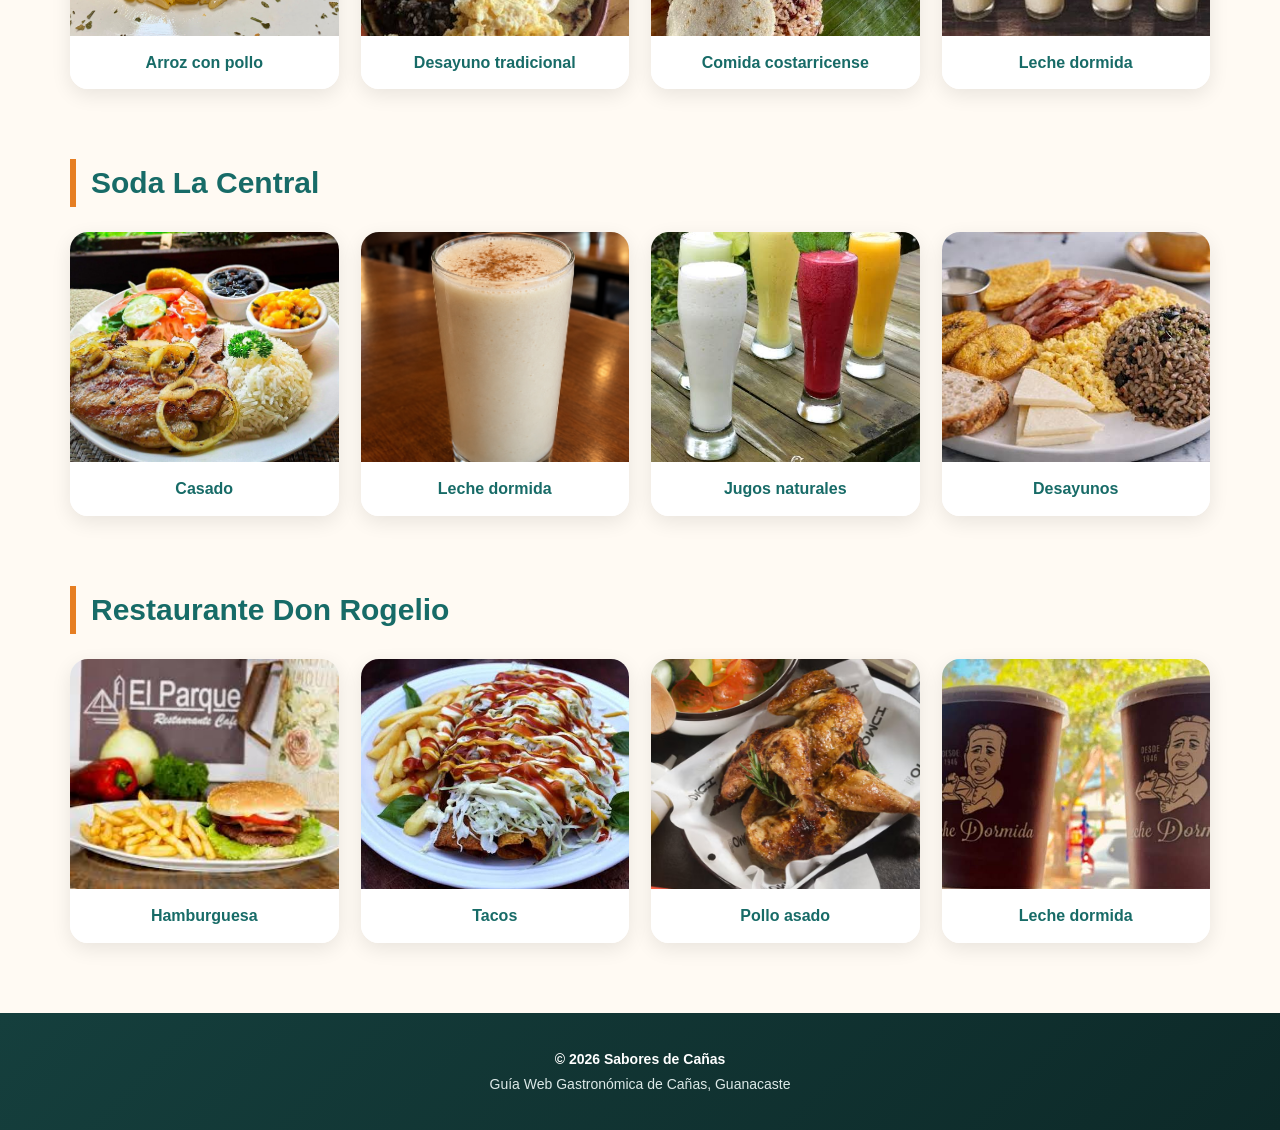
==== commit b69b85cc: "Refactor HTML structure for galeria.html" ====
--- a/galeria.html
+++ b/galeria.html
@@ -17,20 +17,20 @@
         <h2>Sabores de Cañas</h2> 
     </div> 
 
-```
+
 <nav> 
     <a href="index.html">Inicio</a> 
     <a href="lugares.html">Lugares</a> 
     <a href="menu.html">Menú</a> 
     <a href="galeria.html" class="activo">Galería</a> 
 </nav> 
-```
+
 
 </header> 
 
 <main> 
 
-```
+
 <section class="encabezado-pagina"> 
     <p class="subtitulo">Nuestra galería</p> 
     <h1>Sabores en imágenes</h1> 
@@ -45,7 +45,7 @@
 
 <section class="seccion-galeria">
 
-```
+
 <h2>Bastos Restaurante</h2>
 
 <div class="galeria">
@@ -75,7 +75,7 @@
     </figure>
 
 </div>
-```
+
 
 </section>
 
@@ -83,7 +83,7 @@
 
 <section class="seccion-galeria">
 
-```
+
 <h2>Café Bohemio</h2>
 
 <div class="galeria">
@@ -113,7 +113,7 @@
     </figure>
 
 </div>
-```
+
 
 </section>
 
@@ -121,7 +121,7 @@
 
 <section class="seccion-galeria">
 
-```
+
 <h2>Restaurante Mimi</h2>
 
 <div class="galeria">
@@ -151,7 +151,7 @@
     </figure>
 
 </div>
-```
+
 
 </section>
 
@@ -159,7 +159,7 @@
 
 <section class="seccion-galeria">
 
-```
+
 <h2>Soda La Central</h2>
 
 <div class="galeria">
@@ -189,7 +189,7 @@
     </figure>
 
 </div>
-```
+
 
 </section>
 
@@ -197,7 +197,7 @@
 
 <section class="seccion-galeria">
 
-```
+
 <h2>Restaurante Don Rogelio</h2>
 
 <div class="galeria">
@@ -227,11 +227,11 @@
     </figure>
 
 </div>
-```
-
-</section>
-
-```
+
+
+</section>
+
+
 
 </main> 
 
